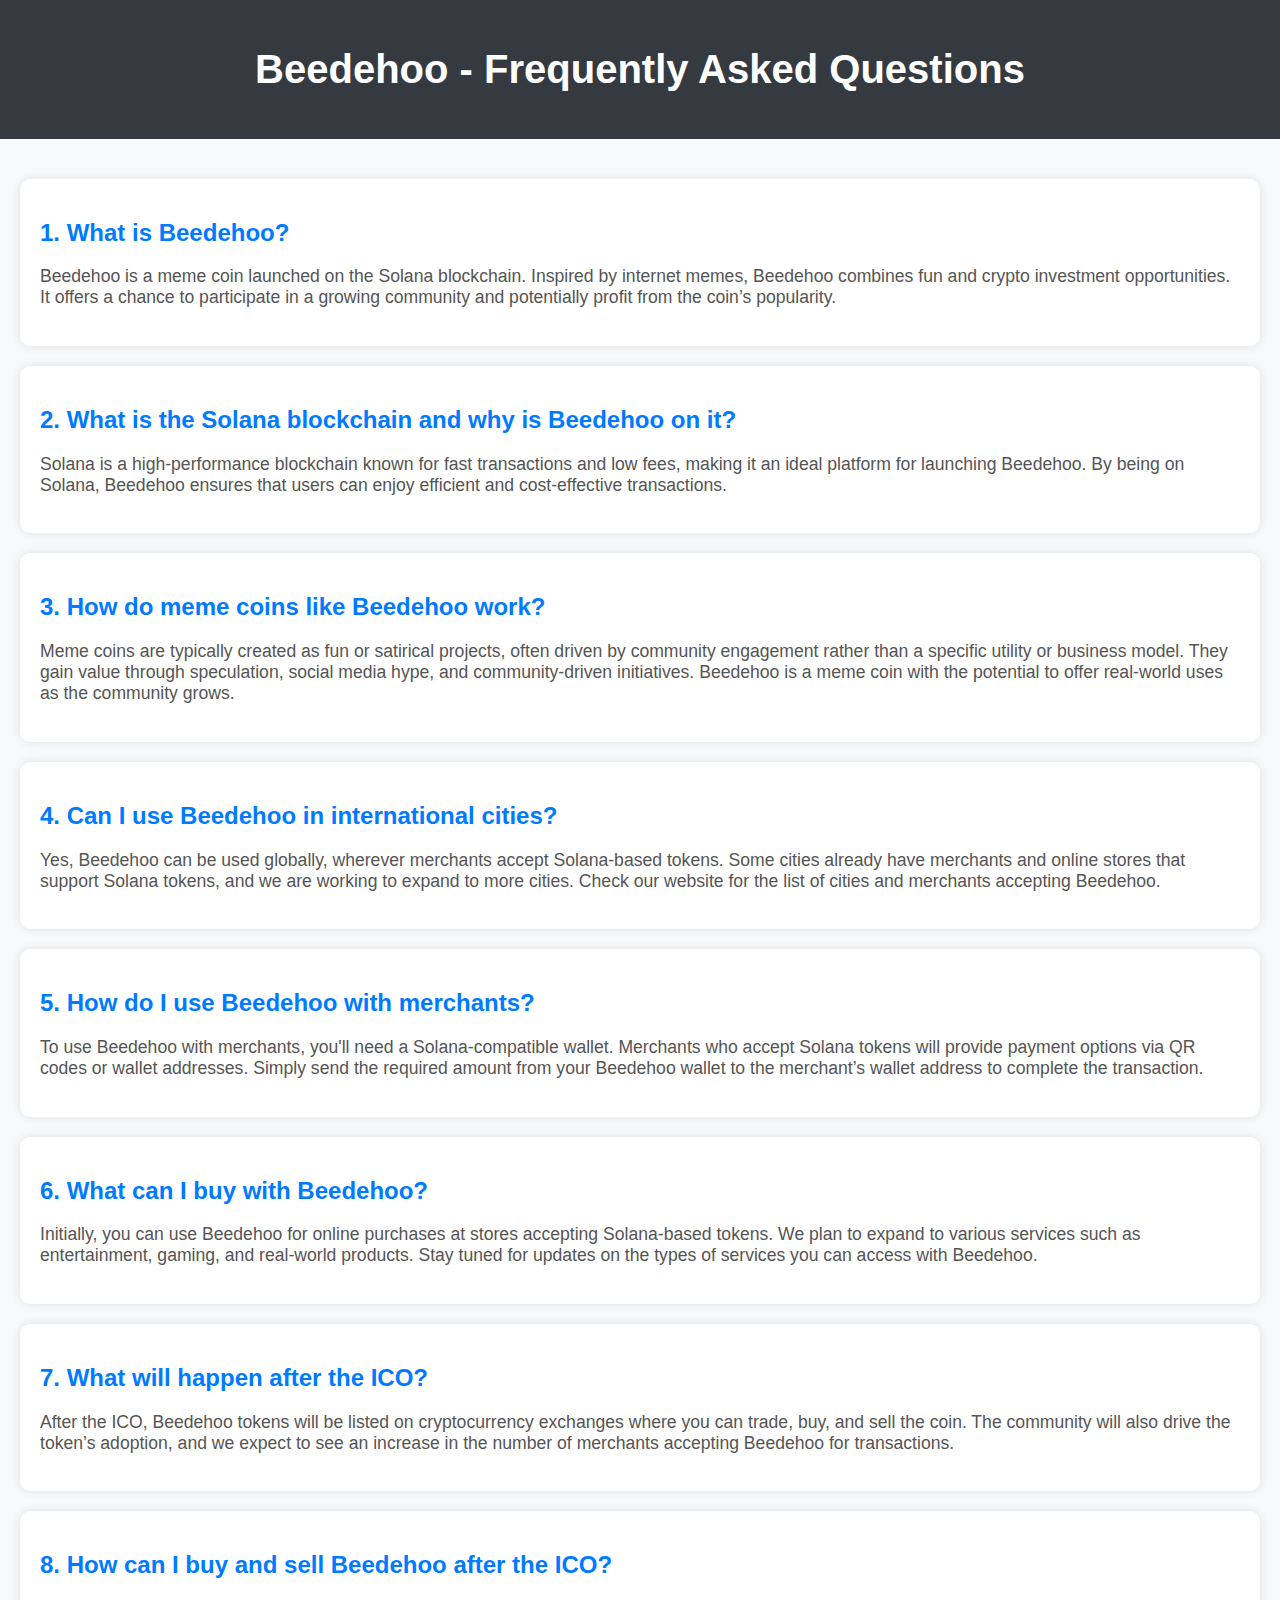
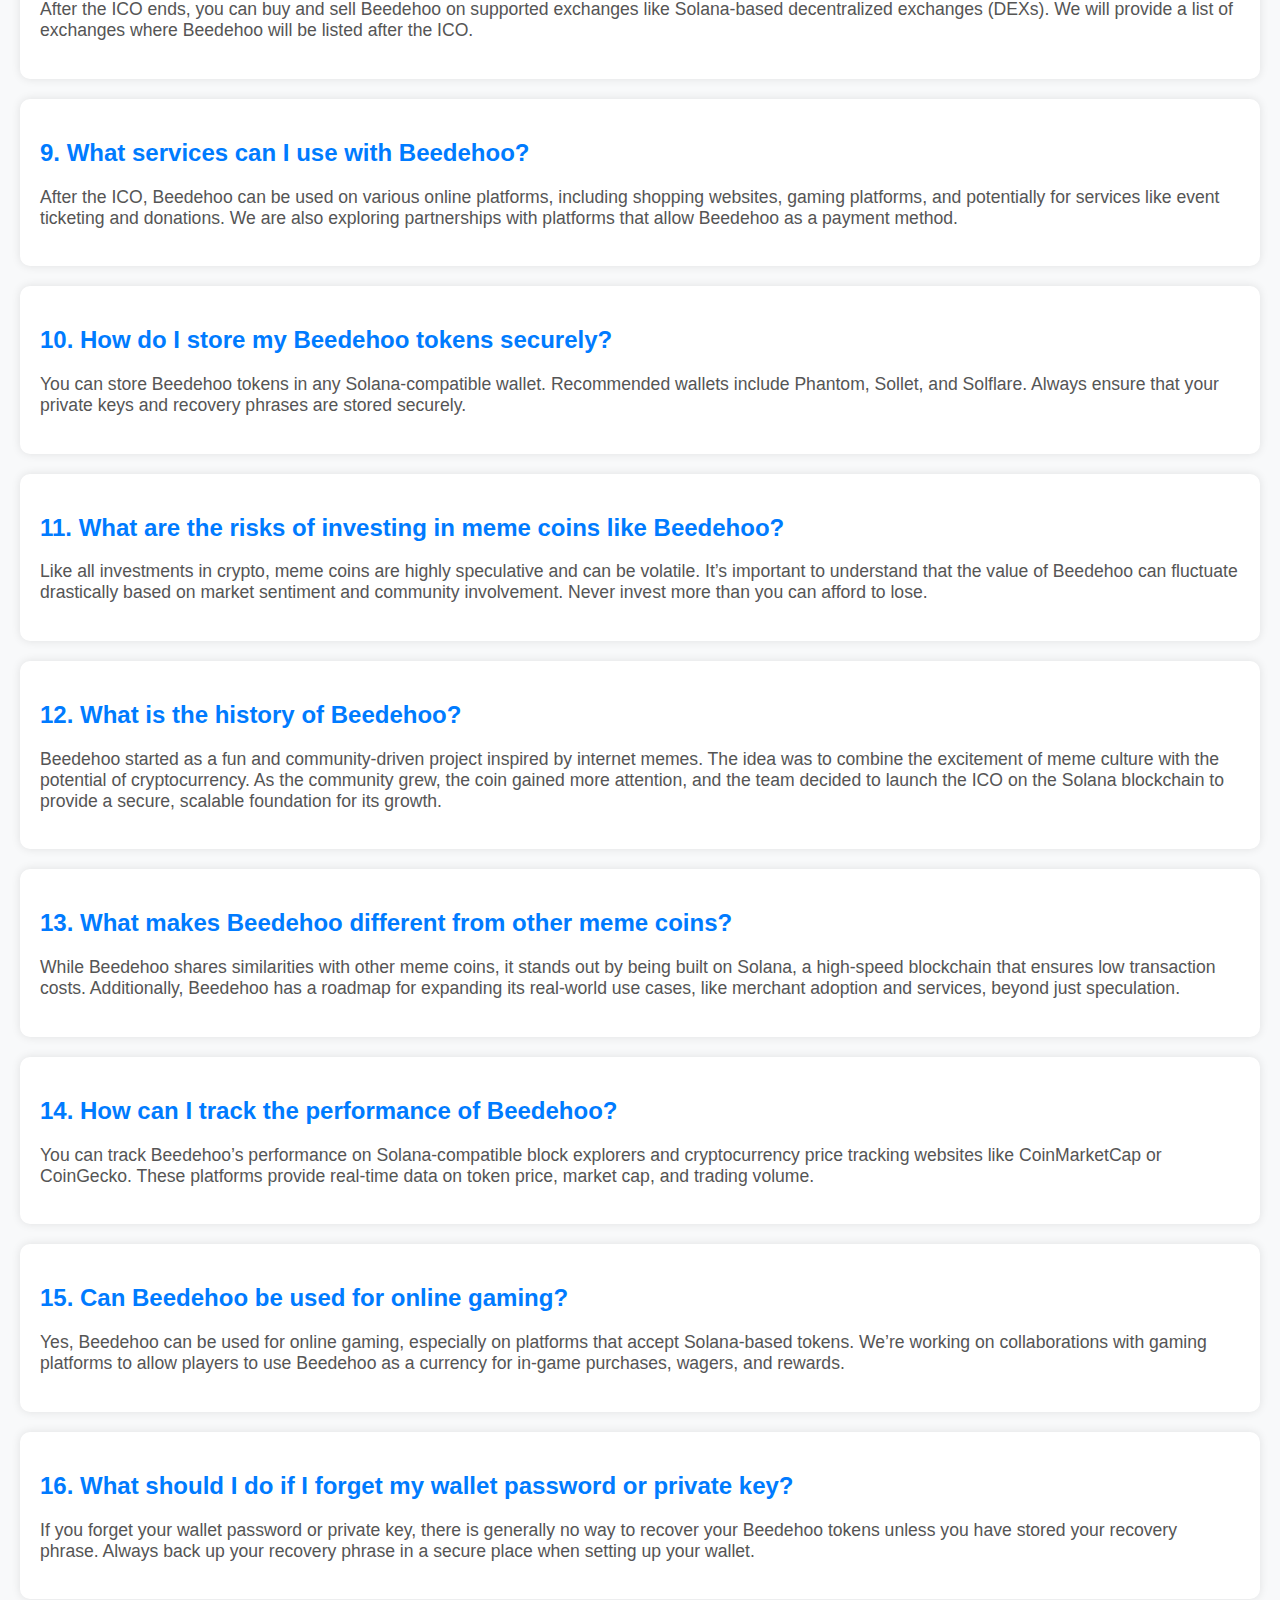
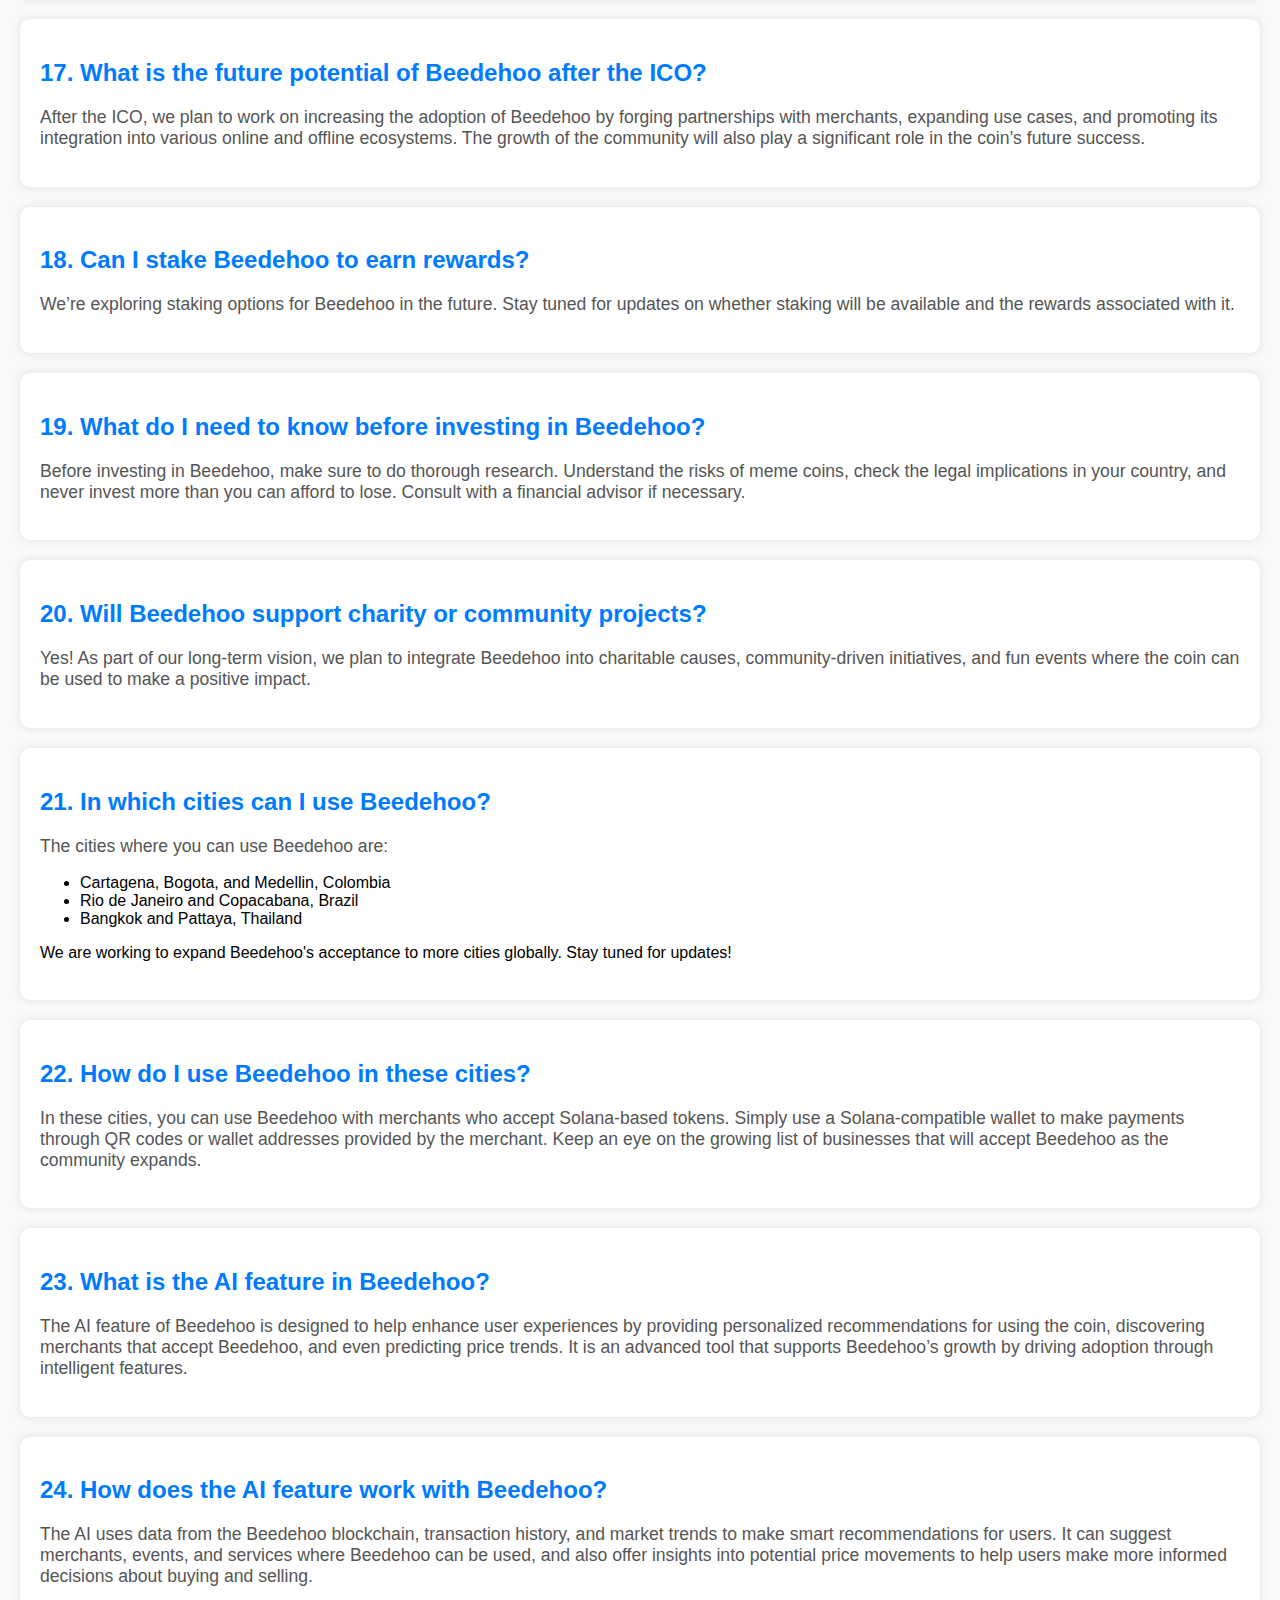
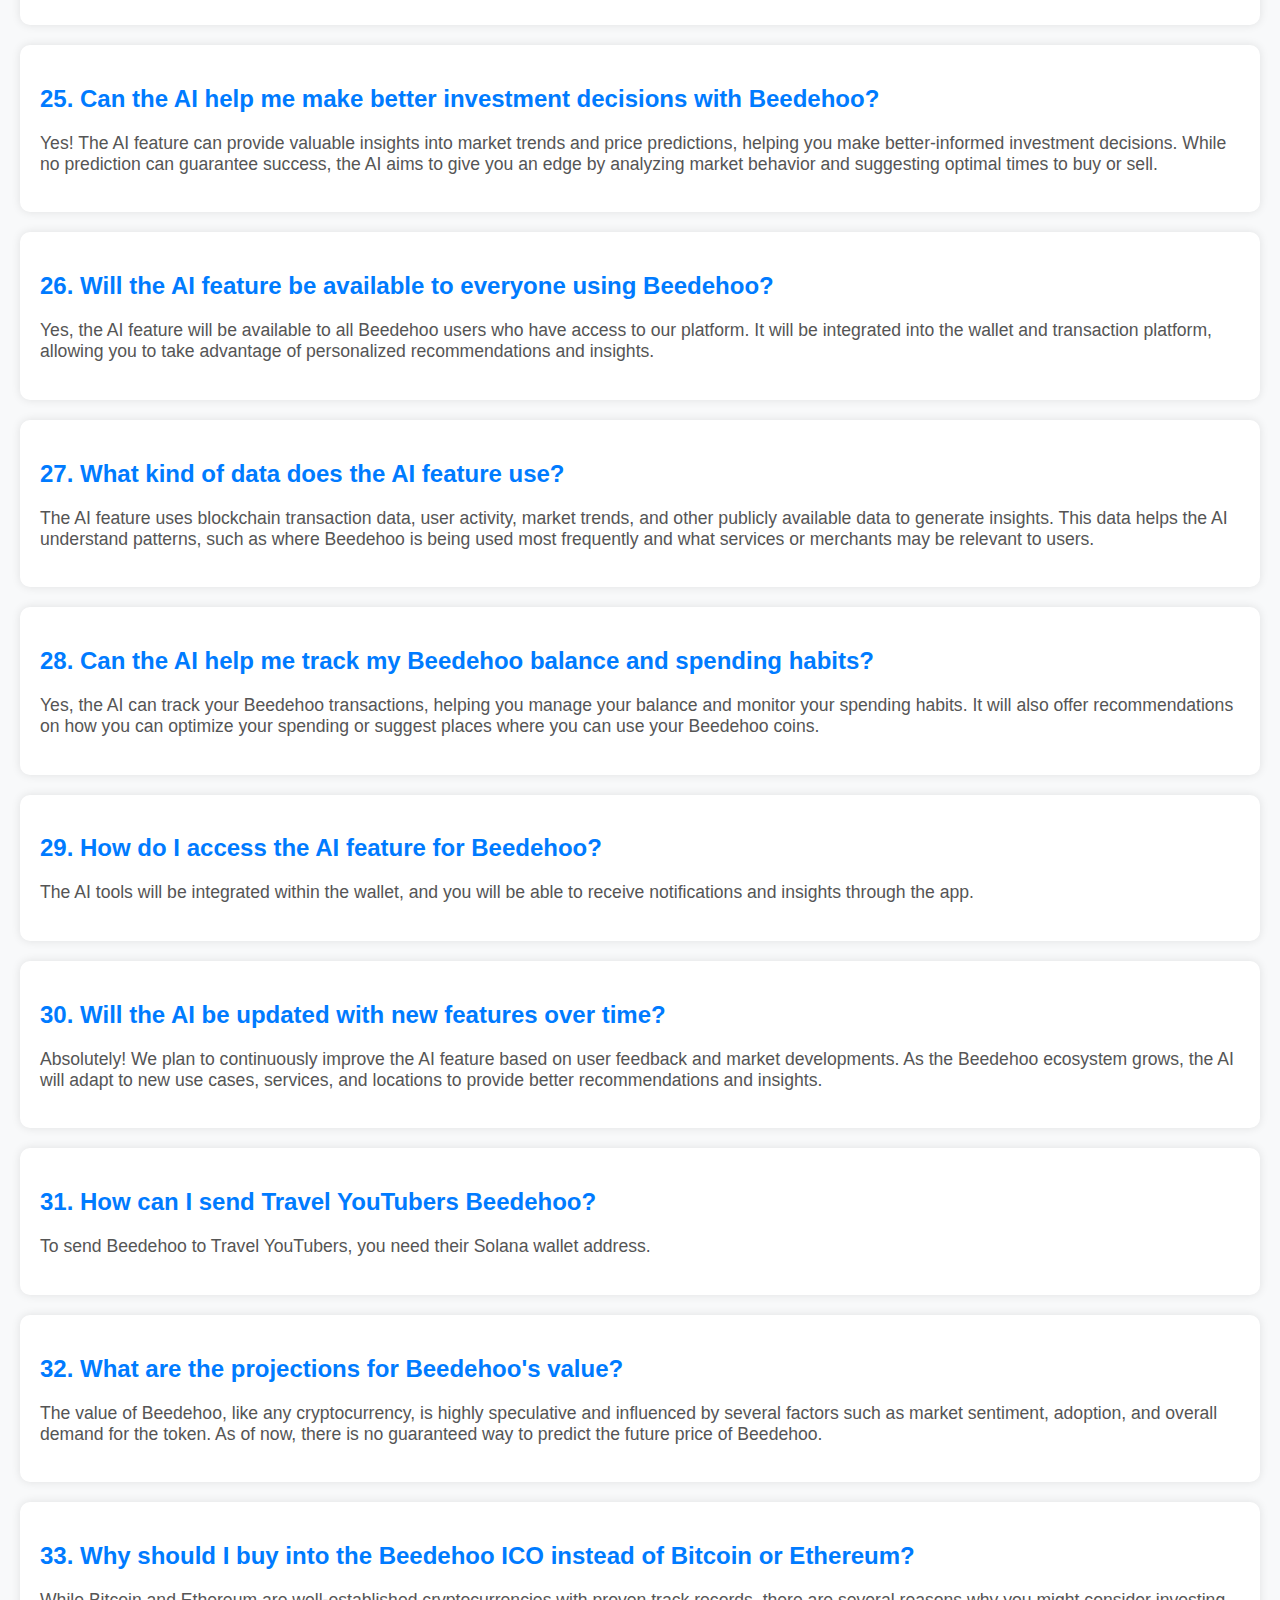
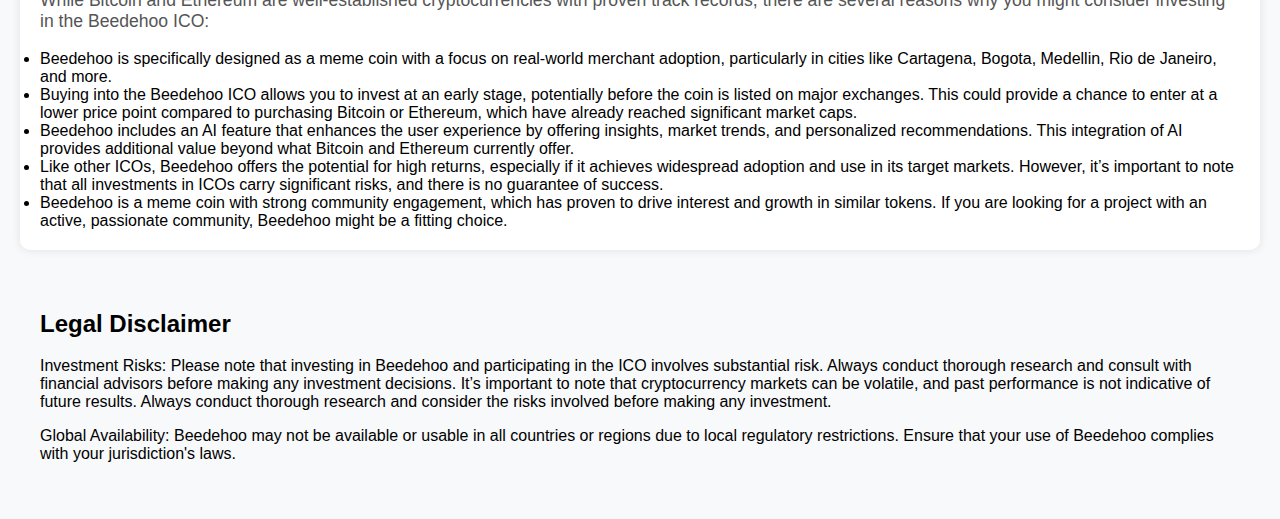
==== faq.html @ 1c3b6ab6 "Add files via upload" ====
<!DOCTYPE html>
<html lang="en">
<head>
    <meta charset="UTF-8">
    <meta name="viewport" content="width=device-width, initial-scale=1.0">
    <title>Beedehoo - Frequently Asked Questions</title>
    <style>
        body {
            font-family: Arial, sans-serif;
            background-color: #f8f9fa;
            margin: 0;
            padding: 0;
        }
        header {
            background-color: #343a40;
            color: white;
            text-align: center;
            padding: 20px;
        }
        h1 {
            font-size: 2.5em;
        }
        section {
            padding: 20px;
        }
        .faq {
            background-color: white;
            border-radius: 10px;
            margin: 20px 0;
            padding: 20px;
            box-shadow: 0 0 10px rgba(0, 0, 0, 0.1);
        }
        .faq h2 {
            font-size: 1.5em;
            color: #007bff;
        }
        .faq p {
            font-size: 1.1em;
            color: #555;
        }
        footer {
            background-color: #343a40;
            color: white;
            text-align: center;
            padding: 10px;
        }
    </style>
</head>
<body>

<header>
    <h1>Beedehoo - Frequently Asked Questions</h1>
</header>

<section>
    <div class="faq">
        <h2>1. What is Beedehoo?</h2>
        <p>Beedehoo is a meme coin launched on the Solana blockchain. Inspired by internet memes, Beedehoo combines fun and crypto investment opportunities. It offers a chance to participate in a growing community and potentially profit from the coin’s popularity.</p>
    </div>

    <div class="faq">
        <h2>2. What is the Solana blockchain and why is Beedehoo on it?</h2>
        <p>Solana is a high-performance blockchain known for fast transactions and low fees, making it an ideal platform for launching Beedehoo. By being on Solana, Beedehoo ensures that users can enjoy efficient and cost-effective transactions.</p>
    </div>

    <div class="faq">
        <h2>3. How do meme coins like Beedehoo work?</h2>
        <p>Meme coins are typically created as fun or satirical projects, often driven by community engagement rather than a specific utility or business model. They gain value through speculation, social media hype, and community-driven initiatives. Beedehoo is a meme coin with the potential to offer real-world uses as the community grows.</p>
    </div>

    <div class="faq">
        <h2>4. Can I use Beedehoo in international cities?</h2>
        <p>Yes, Beedehoo can be used globally, wherever merchants accept Solana-based tokens. Some cities already have merchants and online stores that support Solana tokens, and we are working to expand to more cities. Check our website for the list of cities and merchants accepting Beedehoo.</p>
    </div>

    <div class="faq">
        <h2>5. How do I use Beedehoo with merchants?</h2>
        <p>To use Beedehoo with merchants, you'll need a Solana-compatible wallet. Merchants who accept Solana tokens will provide payment options via QR codes or wallet addresses. Simply send the required amount from your Beedehoo wallet to the merchant’s wallet address to complete the transaction.</p>
    </div>

    <div class="faq">
        <h2>6. What can I buy with Beedehoo?</h2>
        <p>Initially, you can use Beedehoo for online purchases at stores accepting Solana-based tokens. We plan to expand to various services such as entertainment, gaming, and real-world products. Stay tuned for updates on the types of services you can access with Beedehoo.</p>
    </div>

    <div class="faq">
        <h2>7. What will happen after the ICO?</h2>
        <p>After the ICO, Beedehoo tokens will be listed on cryptocurrency exchanges where you can trade, buy, and sell the coin. The community will also drive the token’s adoption, and we expect to see an increase in the number of merchants accepting Beedehoo for transactions.</p>
    </div>

    <div class="faq">
        <h2>8. How can I buy and sell Beedehoo after the ICO?</h2>
        <p>After the ICO ends, you can buy and sell Beedehoo on supported exchanges like Solana-based decentralized exchanges (DEXs). We will provide a list of exchanges where Beedehoo will be listed after the ICO.</p>
    </div>

    <div class="faq">
        <h2>9. What services can I use with Beedehoo?</h2>
        <p>After the ICO, Beedehoo can be used on various online platforms, including shopping websites, gaming platforms, and potentially for services like event ticketing and donations. We are also exploring partnerships with platforms that allow Beedehoo as a payment method.</p>
    </div>

    <div class="faq">
        <h2>10. How do I store my Beedehoo tokens securely?</h2>
        <p>You can store Beedehoo tokens in any Solana-compatible wallet. Recommended wallets include Phantom, Sollet, and Solflare. Always ensure that your private keys and recovery phrases are stored securely.</p>
    </div>

    <div class="faq">
        <h2>11. What are the risks of investing in meme coins like Beedehoo?</h2>
        <p>Like all investments in crypto, meme coins are highly speculative and can be volatile. It’s important to understand that the value of Beedehoo can fluctuate drastically based on market sentiment and community involvement. Never invest more than you can afford to lose.</p>
    </div>

    <div class="faq">
        <h2>12. What is the history of Beedehoo?</h2>
        <p>Beedehoo started as a fun and community-driven project inspired by internet memes. The idea was to combine the excitement of meme culture with the potential of cryptocurrency. As the community grew, the coin gained more attention, and the team decided to launch the ICO on the Solana blockchain to provide a secure, scalable foundation for its growth.</p>
    </div>

    <div class="faq">
        <h2>13. What makes Beedehoo different from other meme coins?</h2>
        <p>While Beedehoo shares similarities with other meme coins, it stands out by being built on Solana, a high-speed blockchain that ensures low transaction costs. Additionally, Beedehoo has a roadmap for expanding its real-world use cases, like merchant adoption and services, beyond just speculation.</p>
    </div>

    <div class="faq">
        <h2>14. How can I track the performance of Beedehoo?</h2>
        <p>You can track Beedehoo’s performance on Solana-compatible block explorers and cryptocurrency price tracking websites like CoinMarketCap or CoinGecko. These platforms provide real-time data on token price, market cap, and trading volume.</p>
    </div>

    <div class="faq">
        <h2>15. Can Beedehoo be used for online gaming?</h2>
        <p>Yes, Beedehoo can be used for online gaming, especially on platforms that accept Solana-based tokens. We’re working on collaborations with gaming platforms to allow players to use Beedehoo as a currency for in-game purchases, wagers, and rewards.</p>
    </div>

    <div class="faq">
        <h2>16. What should I do if I forget my wallet password or private key?</h2>
        <p>If you forget your wallet password or private key, there is generally no way to recover your Beedehoo tokens unless you have stored your recovery phrase. Always back up your recovery phrase in a secure place when setting up your wallet.</p>
    </div>

    <div class="faq">
        <h2>17. What is the future potential of Beedehoo after the ICO?</h2>
        <p>After the ICO, we plan to work on increasing the adoption of Beedehoo by forging partnerships with merchants, expanding use cases, and promoting its integration into various online and offline ecosystems. The growth of the community will also play a significant role in the coin’s future success.</p>
    </div>

    <div class="faq">
        <h2>18. Can I stake Beedehoo to earn rewards?</h2>
        <p>We’re exploring staking options for Beedehoo in the future. Stay tuned for updates on whether staking will be available and the rewards associated with it.</p>
    </div>

    <div class="faq">
        <h2>19. What do I need to know before investing in Beedehoo?</h2>
        <p>Before investing in Beedehoo, make sure to do thorough research. Understand the risks of meme coins, check the legal implications in your country, and never invest more than you can afford to lose. Consult with a financial advisor if necessary.</p>
    </div>

    <div class="faq">
        <h2>20. Will Beedehoo support charity or community projects?</h2>
        <p>Yes! As part of our long-term vision, we plan to integrate Beedehoo into charitable causes, community-driven initiatives, and fun events where the coin can be used to make a positive impact.</p>
    </div>

    <!-- Questions about the AI feature -->
    <div class="faq">
        <h2>21. In which cities can I use Beedehoo?</h2>
        <p>The cities where you can use Beedehoo are:
            <ul>
                <li>Cartagena, Bogota, and Medellin, Colombia</li>
                <li>Rio de Janeiro and Copacabana, Brazil</li>
                <li>Bangkok and Pattaya, Thailand</li>
            </ul>
            We are working to expand Beedehoo's acceptance to more cities globally. Stay tuned for updates!</p>
    </div>

    <div class="faq">
        <h2>22. How do I use Beedehoo in these cities?</h2>
        <p>In these cities, you can use Beedehoo with merchants who accept Solana-based tokens. Simply use a Solana-compatible wallet to make payments through QR codes or wallet addresses provided by the merchant. Keep an eye on the growing list of businesses that will accept Beedehoo as the community expands.</p>
    </div>

    <div class="faq">
        <h2>23. What is the AI feature in Beedehoo?</h2>
        <p>The AI feature of Beedehoo is designed to help enhance user experiences by providing personalized recommendations for using the coin, discovering merchants that accept Beedehoo, and even predicting price trends. It is an advanced tool that supports Beedehoo’s growth by driving adoption through intelligent features.</p>
    </div>

    <div class="faq">
        <h2>24. How does the AI feature work with Beedehoo?</h2>
        <p>The AI uses data from the Beedehoo blockchain, transaction history, and market trends to make smart recommendations for users. It can suggest merchants, events, and services where Beedehoo can be used, and also offer insights into potential price movements to help users make more informed decisions about buying and selling.</p>
    </div>

    <div class="faq">
        <h2>25. Can the AI help me make better investment decisions with Beedehoo?</h2>
        <p>Yes! The AI feature can provide valuable insights into market trends and price predictions, helping you make better-informed investment decisions. While no prediction can guarantee success, the AI aims to give you an edge by analyzing market behavior and suggesting optimal times to buy or sell.</p>
    </div>

    <div class="faq">
        <h2>26. Will the AI feature be available to everyone using Beedehoo?</h2>
        <p>Yes, the AI feature will be available to all Beedehoo users who have access to our platform. It will be integrated into the wallet and transaction platform, allowing you to take advantage of personalized recommendations and insights.</p>
    </div>

    <div class="faq">
        <h2>27. What kind of data does the AI feature use?</h2>
        <p>The AI feature uses blockchain transaction data, user activity, market trends, and other publicly available data to generate insights. This data helps the AI understand patterns, such as where Beedehoo is being used most frequently and what services or merchants may be relevant to users.</p>
    </div>

    <div class="faq">
        <h2>28. Can the AI help me track my Beedehoo balance and spending habits?</h2>
        <p>Yes, the AI can track your Beedehoo transactions, helping you manage your balance and monitor your spending habits. It will also offer recommendations on how you can optimize your spending or suggest places where you can use your Beedehoo coins.</p>
    </div>

    <div class="faq">
        <h2>29. How do I access the AI feature for Beedehoo?</h2>
        <p>The AI tools will be integrated within the wallet, and you will be able to receive notifications and insights through the app.</p>
    </div>

    <div class="faq">
        <h2>30. Will the AI be updated with new features over time?</h2>
        <p>Absolutely! We plan to continuously improve the AI feature based on user feedback and market developments. As the Beedehoo ecosystem grows, the AI will adapt to new use cases, services, and locations to provide better recommendations and insights.</p>
    </div>

    <div class="faq">
        <h2>31. How can I send Travel YouTubers Beedehoo?</h2>
        <p>To send Beedehoo to Travel YouTubers, you need their Solana wallet address. </p>
    </div>

    <div class="faq">
        <h2>32. What are the projections for Beedehoo's value?</h2>
        <p>The value of Beedehoo, like any cryptocurrency, is highly speculative and influenced by several factors such as market sentiment, adoption, and overall demand for the token. As of now, there is no guaranteed way to predict the future price of Beedehoo.</p>
    </div>

    <div class="faq">
        <h2>33. Why should I buy into the Beedehoo ICO instead of Bitcoin or Ethereum?</h2>
        <p>While Bitcoin and Ethereum are well-established cryptocurrencies with proven track records, there are several reasons why you might consider investing in the Beedehoo ICO:</p>
        <li>Beedehoo is specifically designed as a meme coin with a focus on real-world merchant adoption, particularly in cities like Cartagena, Bogota, Medellin, Rio de Janeiro, and more.</li>
        <li>Buying into the Beedehoo ICO allows you to invest at an early stage, potentially before the coin is listed on major exchanges. This could provide a chance to enter at a lower price point compared to purchasing Bitcoin or Ethereum, which have already reached significant market caps.</li>
        <li>Beedehoo includes an AI feature that enhances the user experience by offering insights, market trends, and personalized recommendations. This integration of AI provides additional value beyond what Bitcoin and Ethereum currently offer.</li>
        <li>Like other ICOs, Beedehoo offers the potential for high returns, especially if it achieves widespread adoption and use in its target markets. However, it’s important to note that all investments in ICOs carry significant risks, and there is no guarantee of success.</li>
        <li>Beedehoo is a meme coin with strong community engagement, which has proven to drive interest and growth in similar tokens. If you are looking for a project with an active, passionate community, Beedehoo might be a fitting choice.</li>
    </div>

    <section class="mt-12">
        <h2 class="text-2xl font-semibold text-gray-900">Legal Disclaimer</h2>
        <div class="bg-white p-6 rounded-lg shadow-lg mt-4">
            <p class="text-gray-600">Investment Risks: Please note that investing in Beedehoo and participating in the ICO involves substantial risk. Always conduct thorough research and consult with financial advisors before making any investment decisions. It’s important to note that cryptocurrency markets can be volatile, and past performance is not indicative of future results. Always conduct thorough research and consider the risks involved before making any investment.</p>
            <p class="text-gray-600 mt-4">Global Availability: Beedehoo may not be available or usable in all countries or regions due to local regulatory restrictions. Ensure that your use of Beedehoo complies with your jurisdiction's laws.</p>
        </div>
    </section>
</div>
</body>
</html>
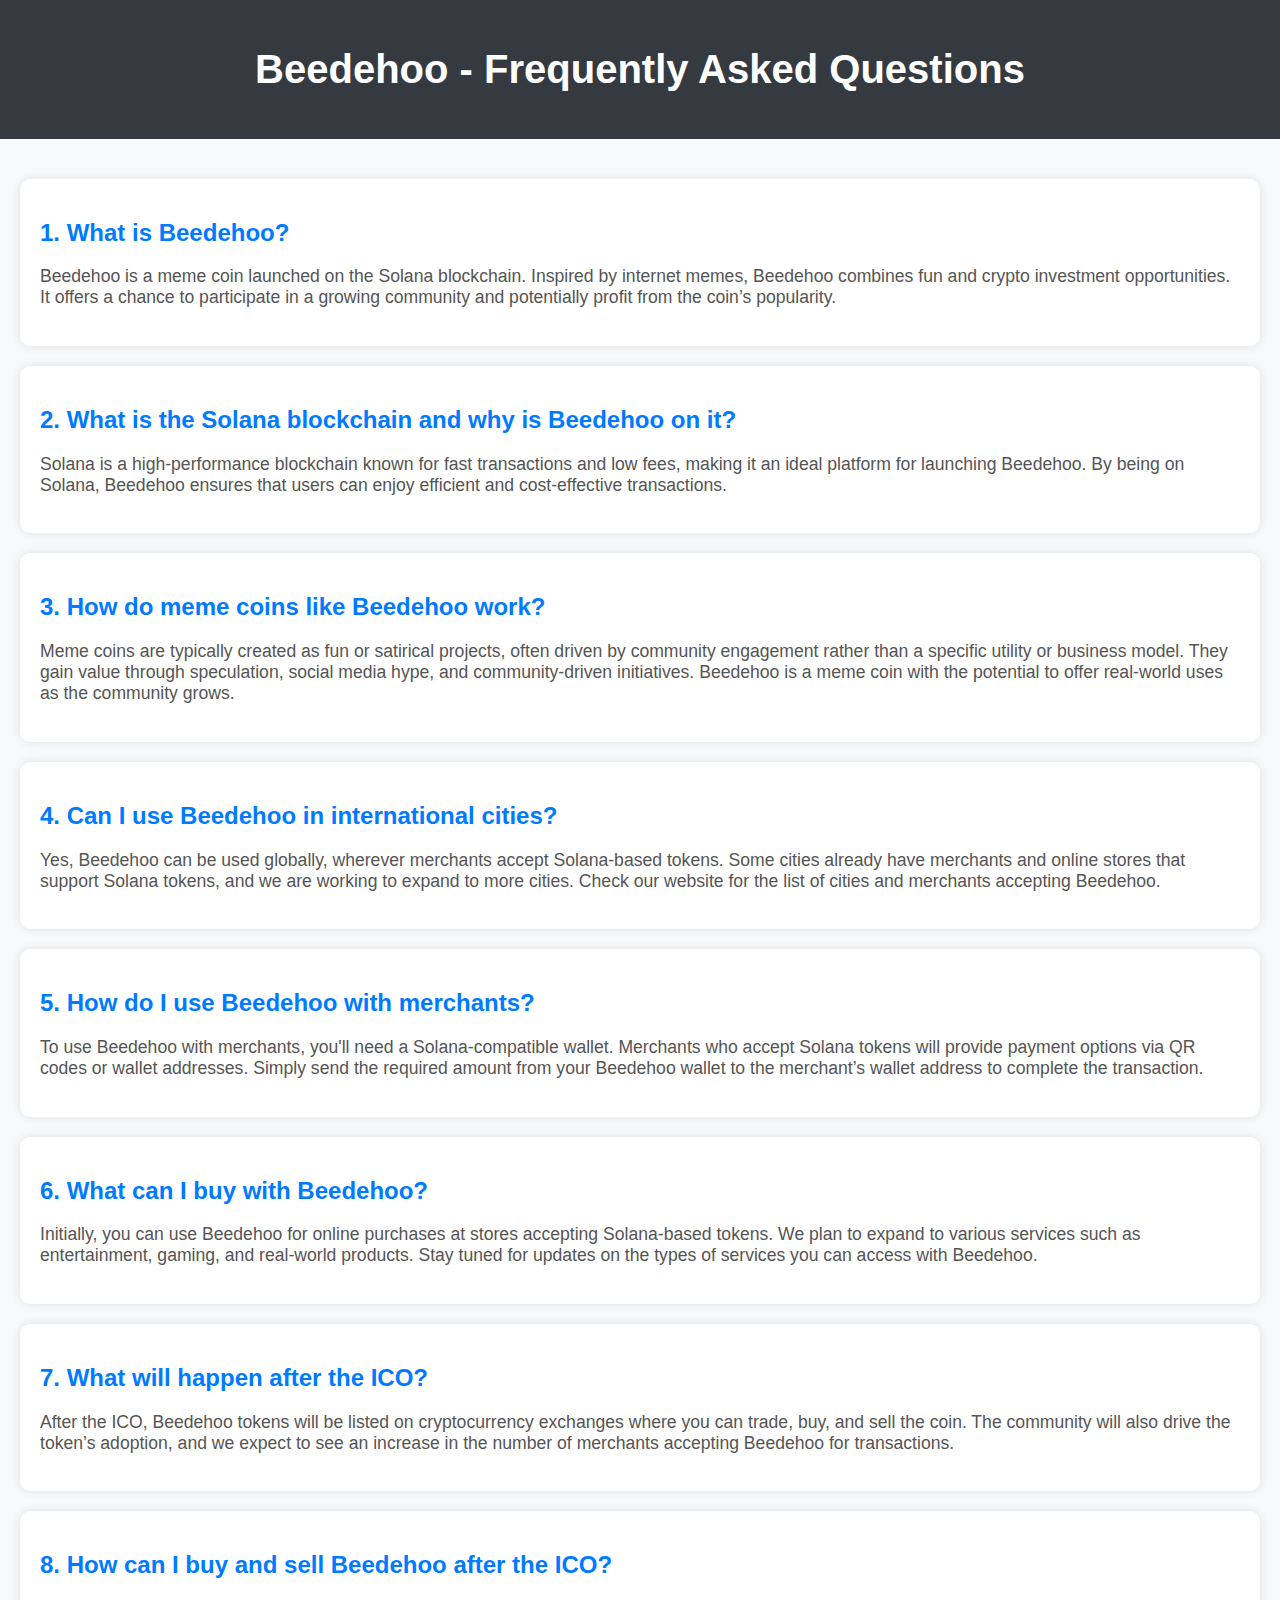
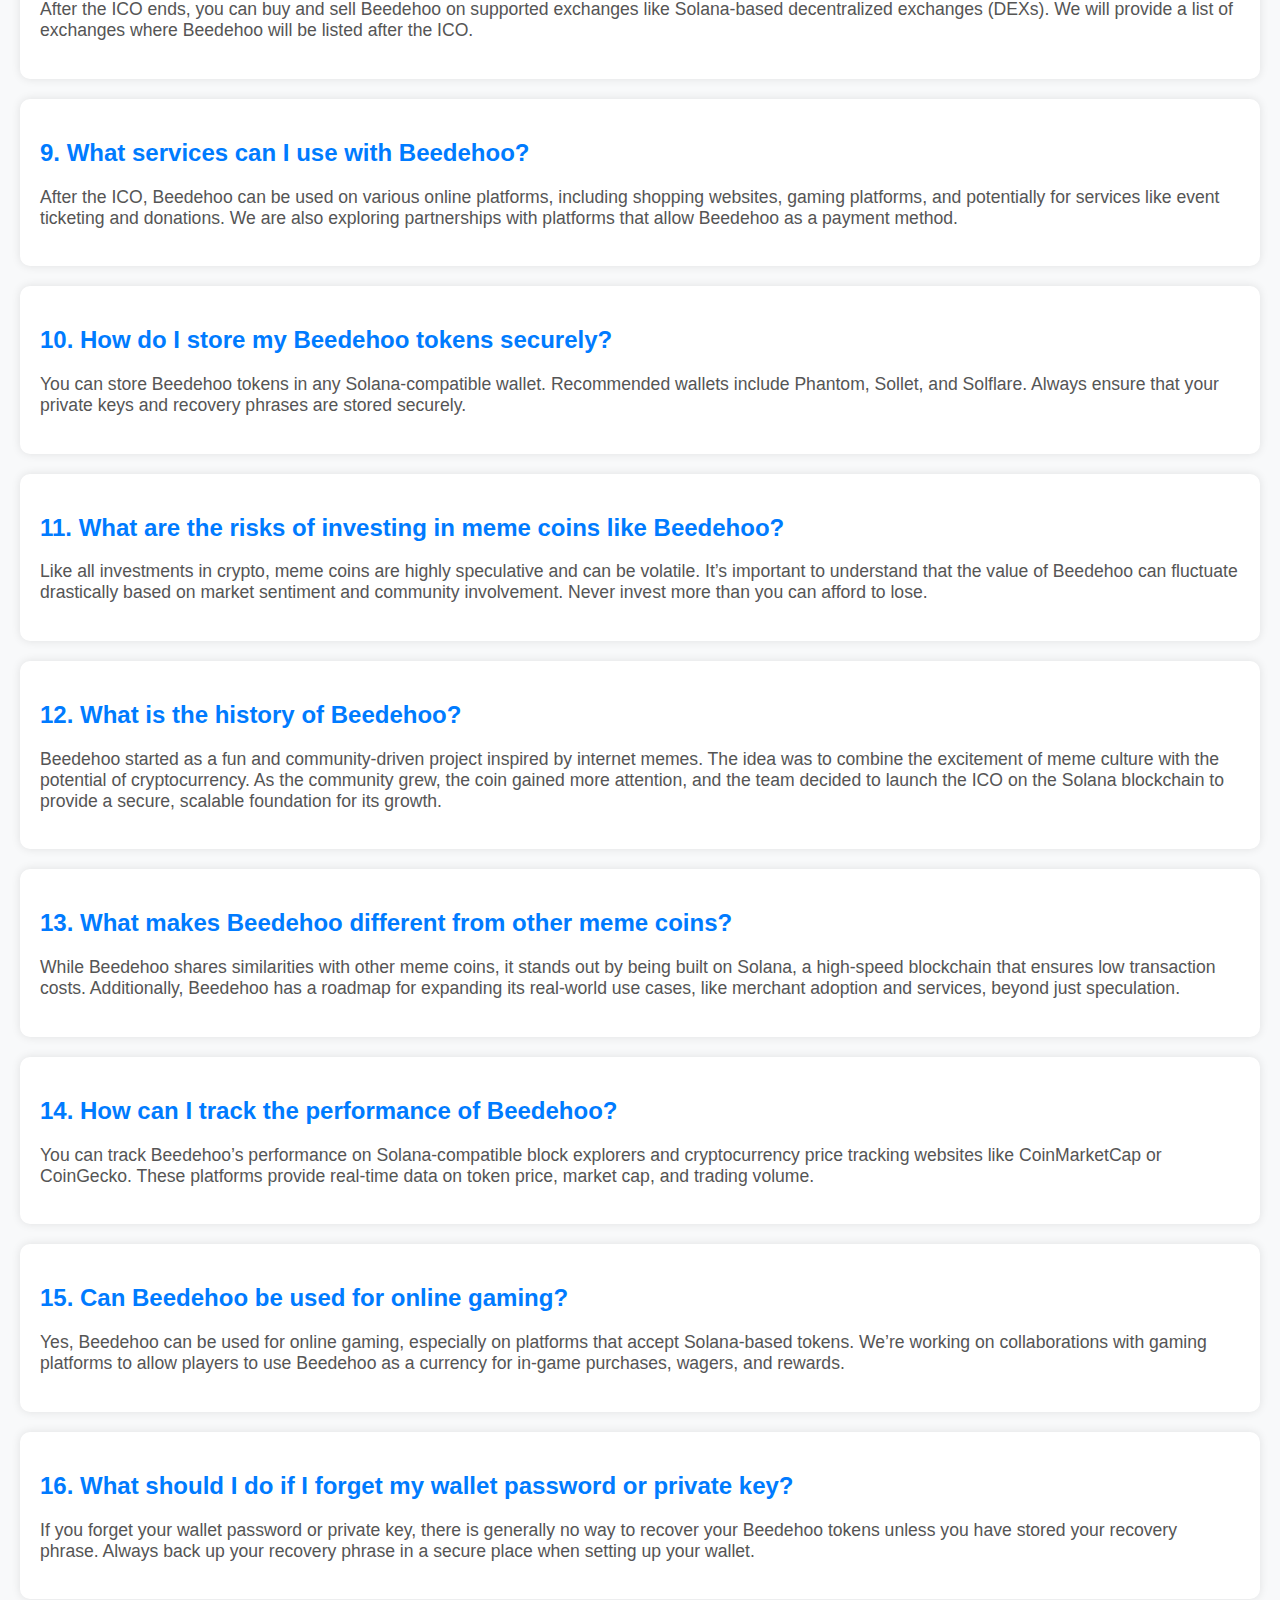
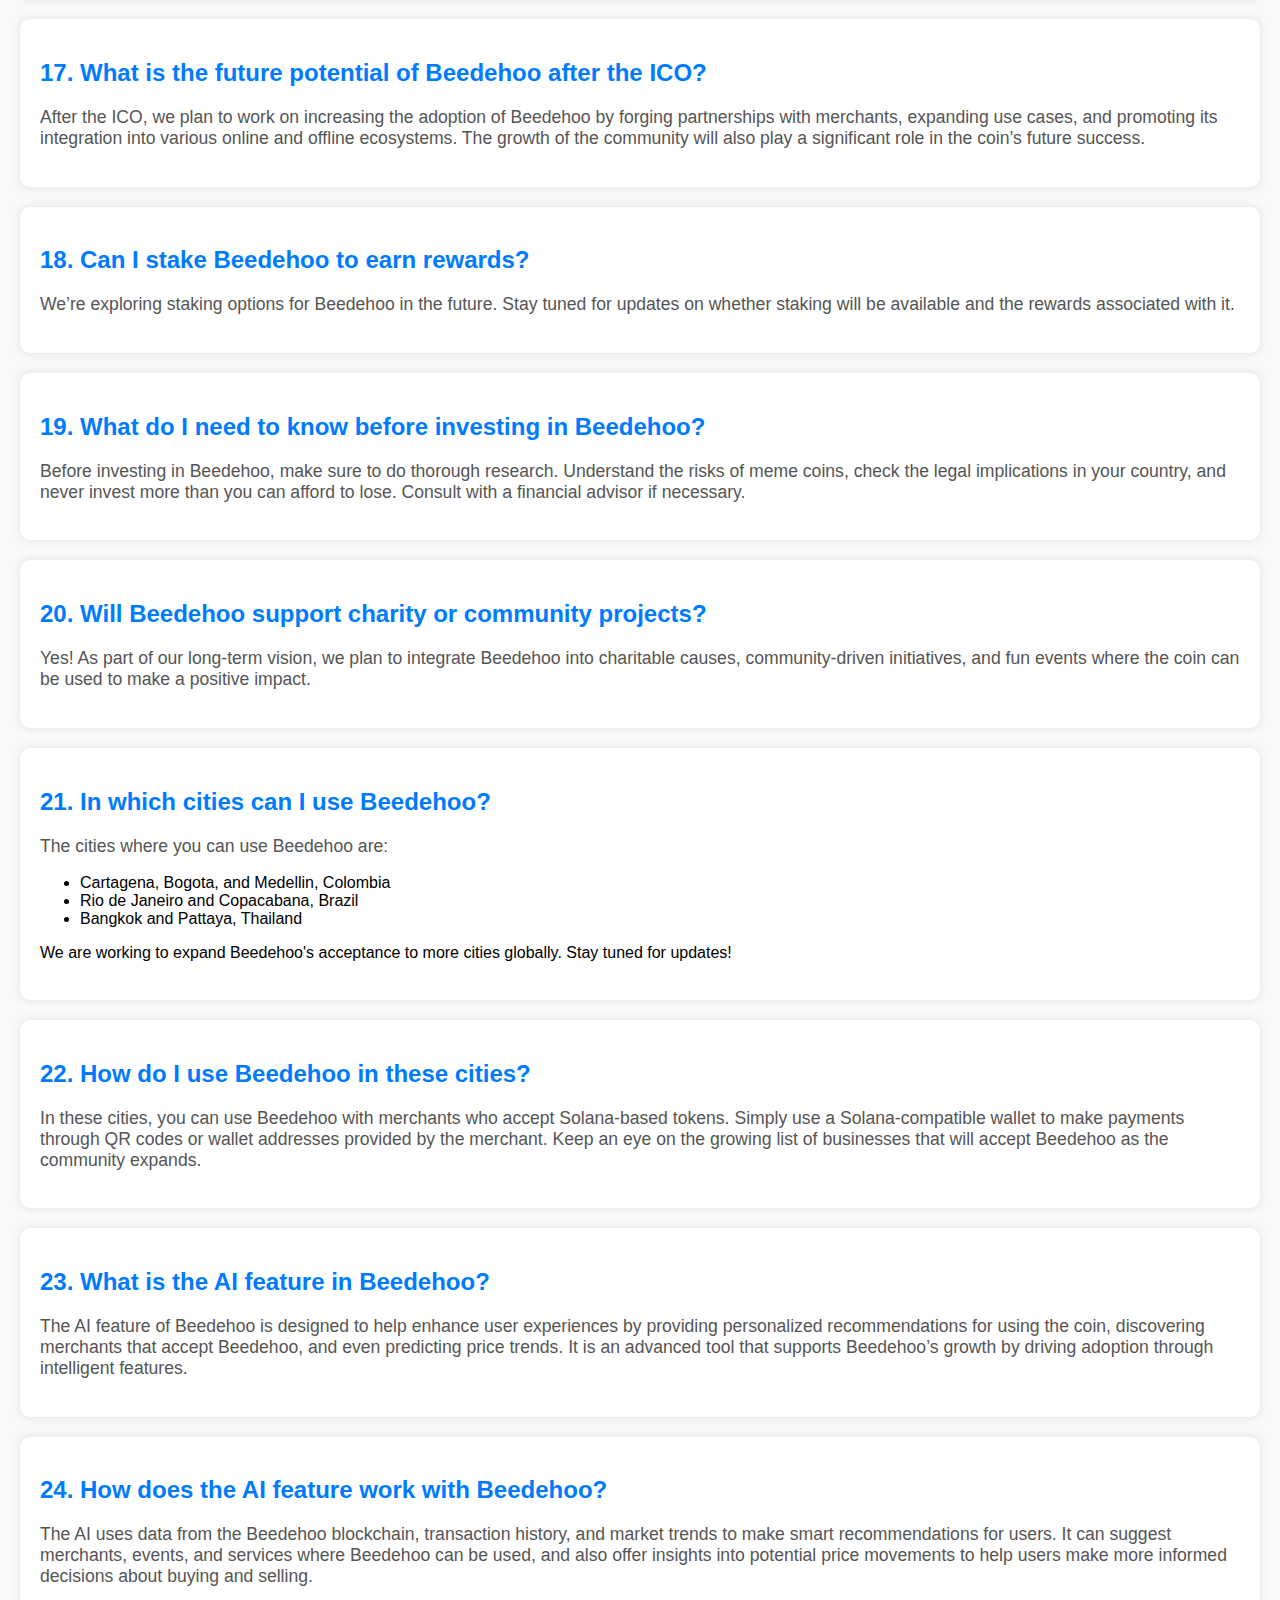
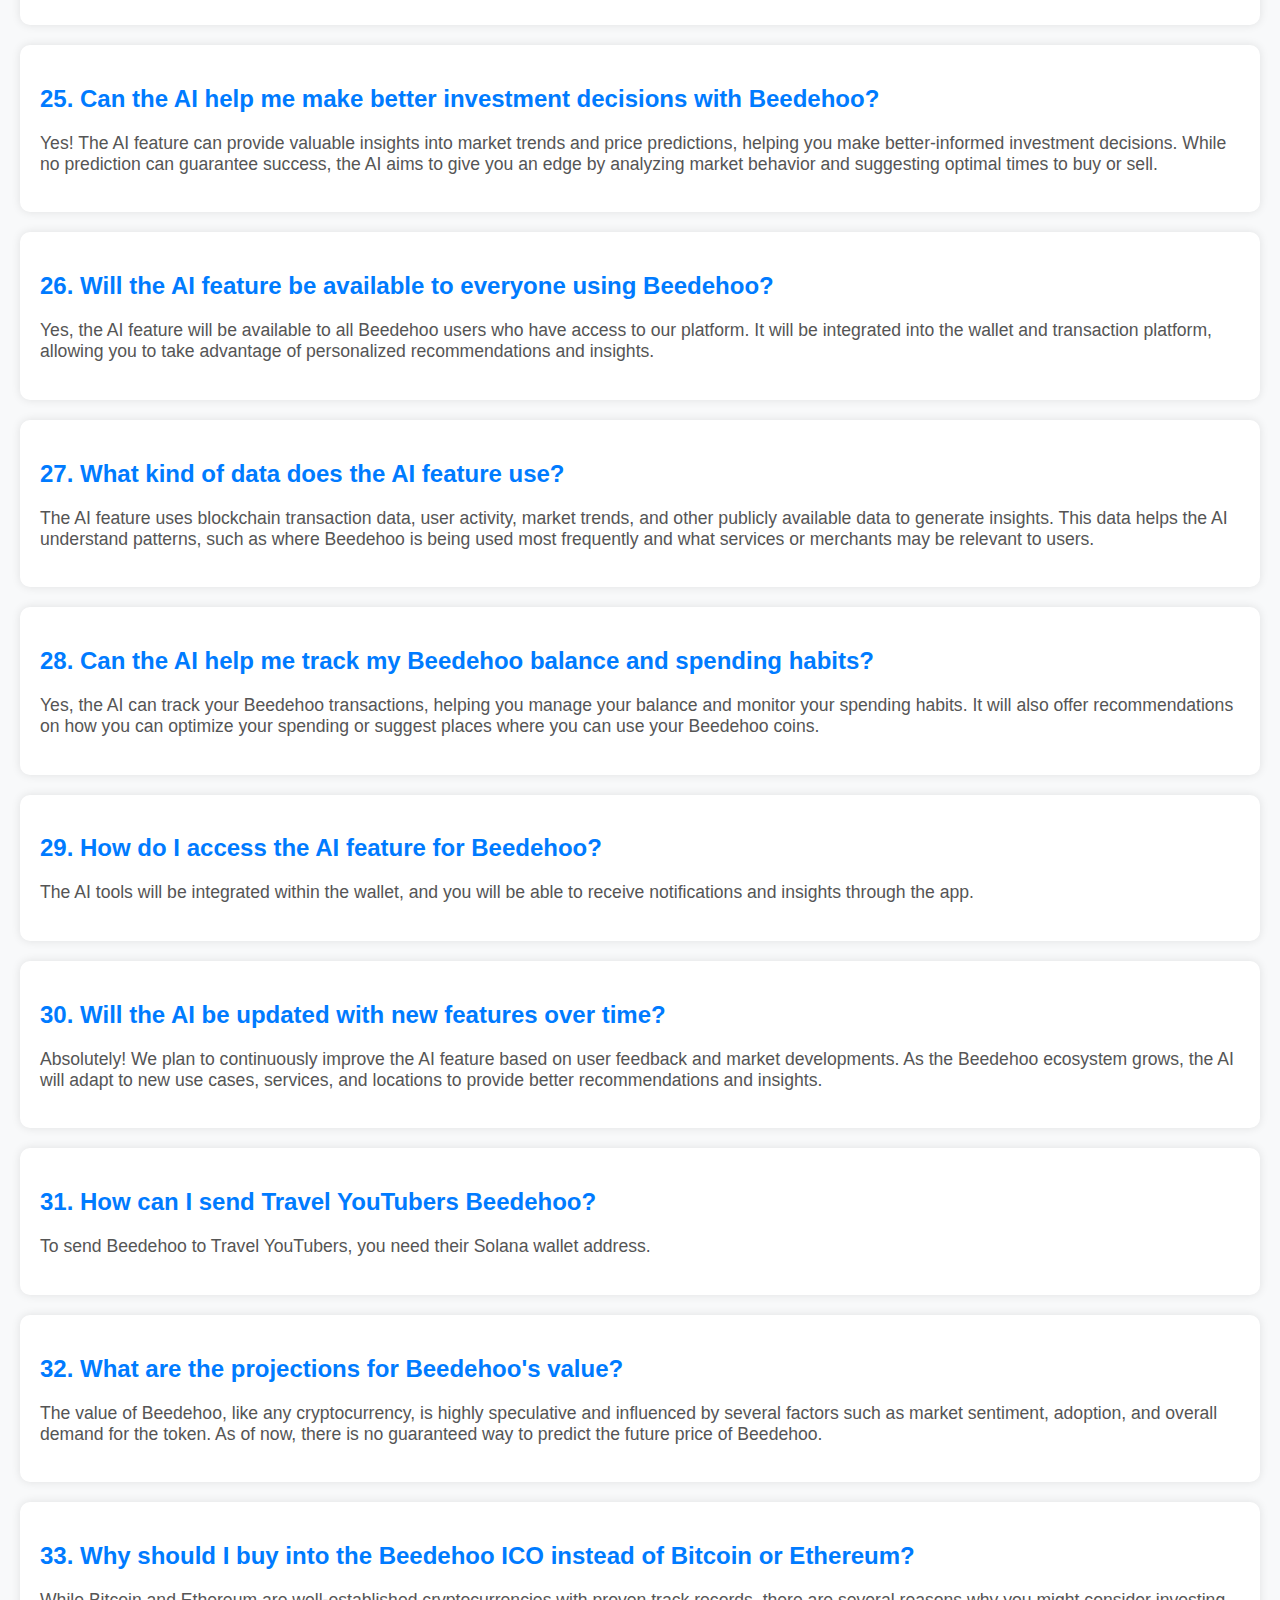
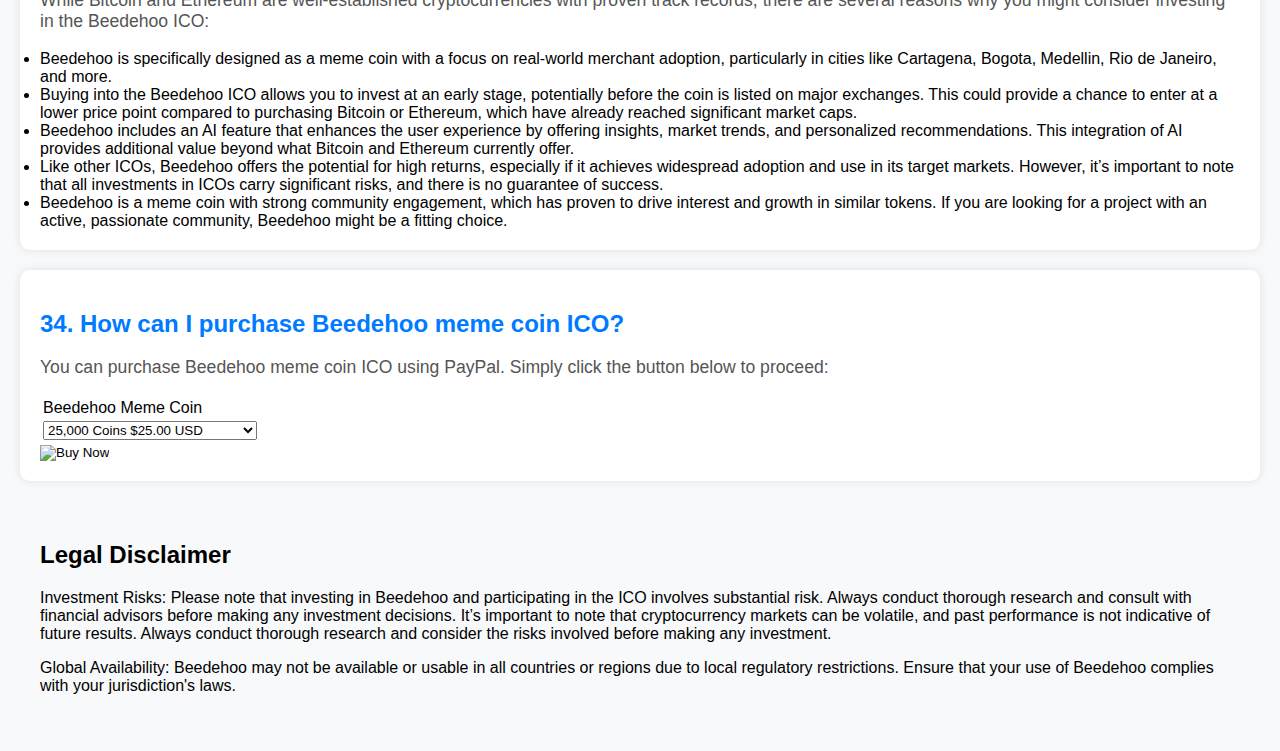
==== commit 56eb5210: "Add files via upload" ====
--- a/faq.html
+++ b/faq.html
@@ -230,6 +230,40 @@
         <li>Beedehoo is a meme coin with strong community engagement, which has proven to drive interest and growth in similar tokens. If you are looking for a project with an active, passionate community, Beedehoo might be a fitting choice.</li>
     </div>
 
+    <div class="faq">
+        <h2>34. How can I purchase Beedehoo meme coin ICO?</h2>
+        <p>You can purchase Beedehoo meme coin ICO using PayPal. Simply click the button below to proceed:</p>
+        <form action="https://www.paypal.com/cgi-bin/webscr" method="post" target="_top">
+            <input type="hidden" name="cmd" value="_s-xclick" />
+            <input type="hidden" name="hosted_button_id" value="T5H7YS8YX5RAS" />
+            <table>
+              <tr>
+                <td>
+                  <input type="hidden" name="on0" value="Beedehoo Meme Coin"/>
+                  Beedehoo Meme Coin
+                </td>
+              </tr>
+              <tr>
+                <td>
+                  <select name="os0">
+                    <option value="25,000 Coins">
+                      25,000 Coins $25.00 USD
+                    </option>
+                    <option value="100,000 Coins">
+                      100,000 Coins $100.00 USD
+                    </option>
+                    <option value="2,000,000 Coins">
+                      2,000,000 Coins $2,000.00 USD
+                    </option>
+                  </select>
+                </td>
+              </tr>
+            </table>
+            <input type="hidden" name="currency_code" value="USD" />
+            <input type="image" src="https://www.paypalobjects.com/en_US/i/btn/btn_buynowCC_LG.gif" border="0" name="submit" title="PayPal - The safer, easier way to pay online!" alt="Buy Now" />
+          </form>
+    </div>
+
     <section class="mt-12">
         <h2 class="text-2xl font-semibold text-gray-900">Legal Disclaimer</h2>
         <div class="bg-white p-6 rounded-lg shadow-lg mt-4">
